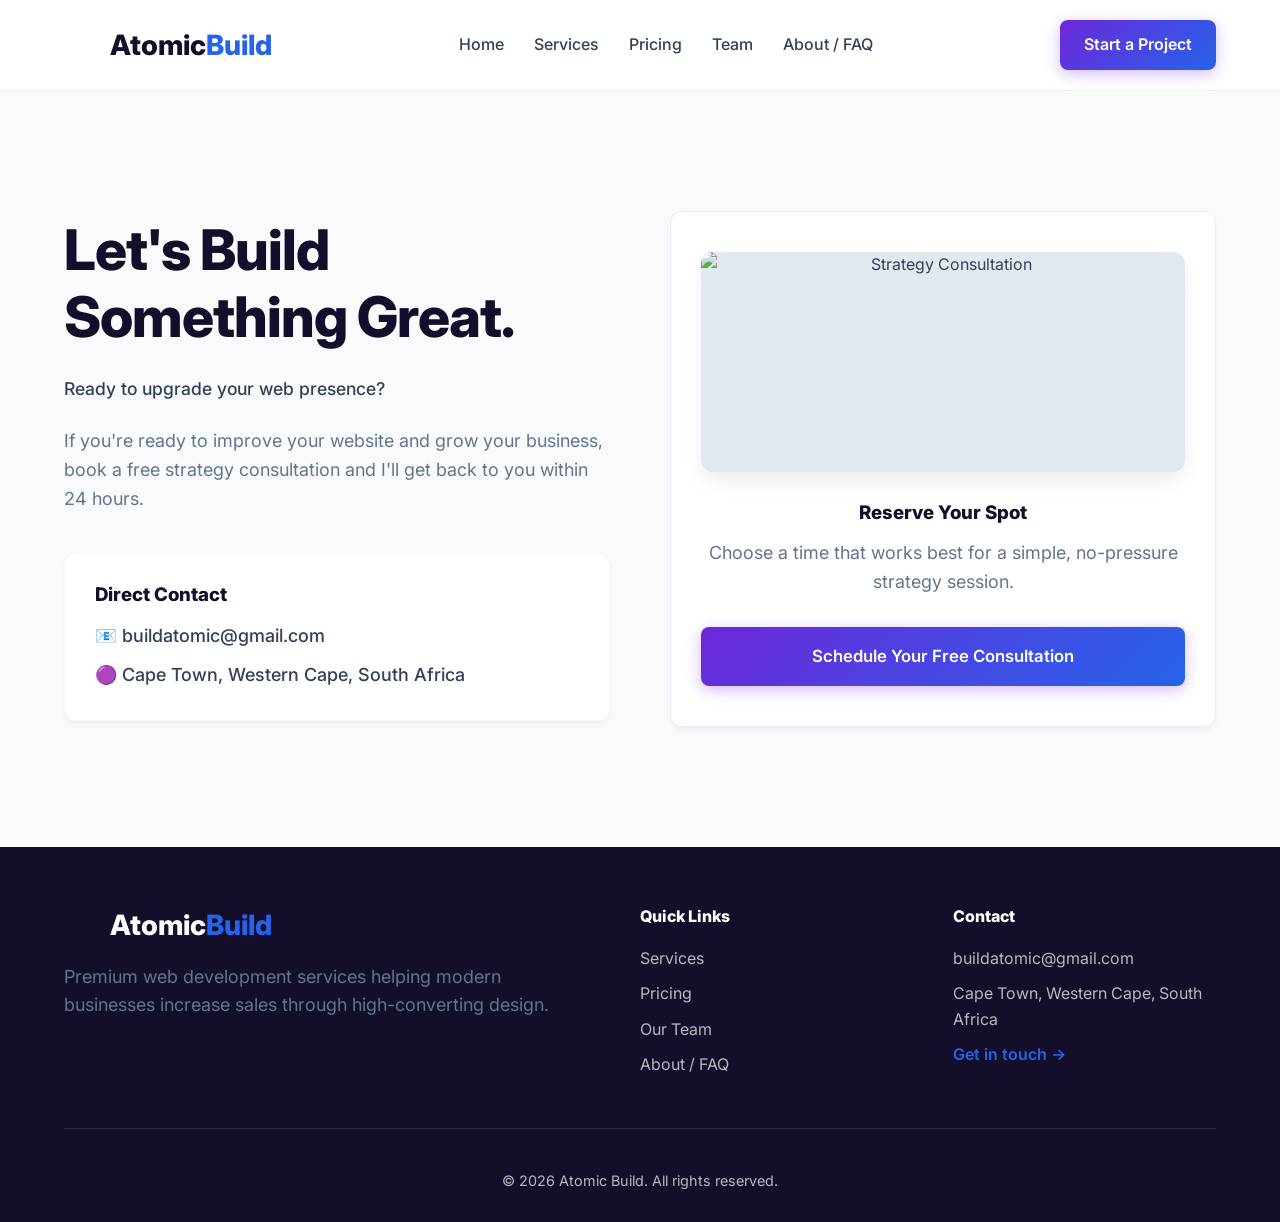
==== contact.html @ f1168c77 "Add files via upload" ====
<!DOCTYPE html>
<html lang="en">
<head>
    <meta charset="UTF-8">
    <meta name="viewport" content="width=device-width, initial-scale=1.0">
    <title>Contact | Atomic Build</title>
    <link rel="stylesheet" href="style.css">
</head>
<body>
    <nav class="navbar">
        <div class="container nav-container">
            <a href="index.html" class="logo">
                <div class="logo-mark"></div>
                <div class="logo-text">Atomic<span>Build</span></div>
            </a>
            <ul class="nav-links">
                <li><a href="index.html">Home</a></li>
                <li><a href="services.html">Services</a></li>
                <li><a href="pricing.html">Pricing</a></li>
                <li><a href="team.html">Team</a></li>
                <li><a href="support.html">About / FAQ</a></li>
            </ul>
            <div class="nav-actions">
                <a href="contact.html" class="btn btn-primary">Start a Project</a>
                <div class="menu-toggle">
                    <span></span><span></span><span></span>
                </div>
            </div>
        </div>
    </nav>

    <section class="section">
        <div class="container">
            <div class="contact-grid" style="align-items: center;">
                <div class="reveal">
                    <h1>Let's Build Something Great.</h1>
                    <p style="font-size: 1.1rem; color: var(--text-main); font-weight: 500;">Ready to upgrade your web presence?</p>
                    <p>If you're ready to improve your website and grow your business, book a free strategy consultation and I'll get back to you within 24 hours.</p>
                    
                    <div style="margin-top: 40px; background: var(--white); padding: 30px; border-radius: 12px; box-shadow: var(--shadow-sm); border: 1px solid rgba(0,0,0,0.03);">
                        <h3 style="margin-bottom: 15px;">Direct Contact</h3>
                        <p style="margin-bottom: 10px; color: var(--text-main); font-weight: 500;">📧 buildatomic@gmail.com</p>
                        <p style="margin-bottom: 0; color: var(--text-main); font-weight: 500;">🟣 Cape Town, Western Cape, South Africa</p>
                    </div>
                </div>

                <div class="card reveal text-center" style="padding: 40px 30px; border: 1px solid rgba(109, 40, 217, 0.1);">
                    <div class="booking-image-wrapper" style="margin-bottom: 30px; border-radius: var(--radius); overflow: hidden; box-shadow: var(--shadow-md);">
                        <img src="images/consultation-visual.jpg" alt="Strategy Consultation" style="width: 100%; height: 220px; object-fit: cover; background: #e2e8f0;">
                    </div>
                    <h3 style="margin-bottom: 15px;">Reserve Your Spot</h3>
                    <p style="margin-bottom: 30px; color: var(--text-muted);">Choose a time that works best for a simple, no-pressure strategy session.</p>
                    
                    <a href="#" class="btn btn-primary btn-shine" style="width: 100%; font-size: 1.05rem; padding: 16px;">Schedule Your Free Consultation</a>
                </div>
            </div>
        </div>
    </section>

    <footer class="footer">
        <div class="container">
            <div class="footer-grid">
                <div>
                    <a href="index.html" class="footer-logo">
                        <div class="logo-mark"></div>
                        <div class="logo-text">Atomic<span>Build</span></div>
                    </a>
                    <p>Premium web development services helping modern businesses increase sales through high-converting design.</p>
                </div>
                <div>
                    <h4>Quick Links</h4>
                    <ul>
                        <li><a href="services.html">Services</a></li>
                        <li><a href="pricing.html">Pricing</a></li>
                        <li><a href="team.html">Our Team</a></li>
                        <li><a href="support.html">About / FAQ</a></li>
                    </ul>
                </div>
                <div>
                    <h4>Contact</h4>
                    <ul>
                        <li>buildatomic@gmail.com</li>
                        <li>Cape Town, Western Cape, South Africa</li>
                        <li><a href="contact.html" style="color: var(--accent); font-weight: 600;">Get in touch →</a></li>
                    </ul>
                </div>
            </div>
            <div class="footer-bottom">&copy; 2026 Atomic Build. All rights reserved.</div>
        </div>
    </footer>
    <script src="script.js"></script>
</body>
</html>
---- style.css ----
/* style.css */
/* --- Global Variables & Reset --- */
@import url('https://fonts.googleapis.com/css2?family=Inter:wght@300;400;500;600;700;800&display=swap');

:root {
    /* Premium Purple, Blue & White Theme */
    --primary: #130f2b; /* Deepened Night Purple for better contrast */
    --secondary: #6d28d9; /* Vibrant Purple */
    --accent: #2563eb; /* Bright Blue */
    --bg-light: #f8fafc;
    --text-main: #334155;
    --text-muted: #64748B;
    --white: #FFFFFF;
    
    --shadow-sm: 0 4px 6px -1px rgba(0, 0, 0, 0.05);
    --shadow-md: 0 10px 25px -5px rgba(0, 0, 0, 0.1);
    --shadow-lg: 0 20px 40px -5px rgba(109, 40, 217, 0.15);
    --shadow-glow: 0 0 20px rgba(37, 99, 235, 0.4);
    
    /* Elegant soft glows */
    --glow-card: 0 10px 30px -5px rgba(255, 255, 255, 0.15), 0 0 25px rgba(109, 40, 217, 0.25);
    --glow-table: 0 0 20px rgba(109, 40, 217, 0.3);
    
    --transition: all 0.3s cubic-bezier(0.25, 0.8, 0.25, 1);
    --radius: 12px;
}

* {
    margin: 0;
    padding: 0;
    box-sizing: border-box;
}

html {
    scroll-behavior: smooth;
}

body {
    font-family: 'Inter', sans-serif;
    color: var(--text-main);
    background-color: var(--bg-light);
    line-height: 1.6;
    overflow-x: hidden;
}

a { text-decoration: none; color: inherit; }
ul { list-style: none; }
img { max-width: 100%; height: auto; display: block; }

/* --- Typography & Elements --- */
h1, h2, h3, h4 { color: var(--primary); font-weight: 800; line-height: 1.2; }
h1 { font-size: 2.2rem; letter-spacing: -1px; margin-bottom: 1rem; }
h2 { font-size: 1.8rem; margin-bottom: 1rem; }
p { font-size: 1rem; color: var(--text-muted); margin-bottom: 1.5rem; }

/* Desktop Typography */
@media (min-width: 768px) {
    h1 { font-size: 3.5rem; margin-bottom: 1.5rem; }
    h2 { font-size: 2.5rem; }
    p { font-size: 1.125rem; }
}

/* --- Buttons & Interactive Elements --- */
.btn {
    display: inline-flex;
    align-items: center;
    justify-content: center;
    gap: 8px;
    padding: 12px 24px;
    border-radius: 8px;
    font-weight: 600;
    cursor: pointer;
    transition: var(--transition);
    border: none;
    font-size: 0.95rem;
    text-align: center;
    position: relative;
    overflow: hidden;
    z-index: 1;
}

@media (min-width: 768px) {
    .btn {
        padding: 14px 28px;
        font-size: 1rem;
    }
}

.btn:active {
    transform: translateY(2px);
    box-shadow: 0 2px 8px rgba(109, 40, 217, 0.2);
}

.btn-primary {
    background: linear-gradient(135deg, var(--secondary), var(--accent));
    color: var(--white);
    box-shadow: 0 4px 15px rgba(109, 40, 217, 0.3);
}

.btn-primary:hover {
    transform: translateY(-3px);
    box-shadow: 0 10px 25px rgba(109, 40, 217, 0.5);
    color: var(--white);
}

.btn-outline {
    background: transparent;
    border: 2px solid var(--secondary);
    color: var(--secondary);
}

.btn-outline:hover {
    background: var(--secondary);
    color: var(--white);
    transform: translateY(-3px);
    box-shadow: 0 8px 20px rgba(109, 40, 217, 0.2);
}

/* Shine Effect Animation */
.btn-shine::after {
    content: '';
    position: absolute;
    top: 0;
    left: -100%;
    width: 50%;
    height: 100%;
    background: linear-gradient(to right, rgba(255,255,255,0) 0%, rgba(255,255,255,0.3) 50%, rgba(255,255,255,0) 100%);
    transform: skewX(-25deg);
    animation: shine 3s infinite cubic-bezier(0.4, 0, 0.2, 1);
    z-index: -1;
}

@keyframes shine {
    0% { left: -100%; }
    15% { left: 200%; }
    100% { left: 200%; }
}

/* --- Layout Containers --- */
.container {
    width: 100%;
    max-width: 1200px;
    margin: 0 auto;
    padding: 0 20px;
}
.section { padding: 80px 0; }
.text-center { text-align: center; }

@media (min-width: 768px) {
    .container { padding: 0 24px; }
    .section { padding: 120px 0; }
}

/* --- Navigation --- */
.navbar {
    background: rgba(255, 255, 255, 0.95);
    backdrop-filter: blur(10px);
    position: sticky;
    top: 0;
    z-index: 100;
    border-bottom: 1px solid rgba(0,0,0,0.05);
    padding: 15px 0;
    transition: var(--transition);
}

@media (min-width: 768px) {
    .navbar { padding: 20px 0; }
}

.nav-container {
    display: flex;
    justify-content: space-between;
    align-items: center;
}

.logo {
    display: flex;
    align-items: center;
    gap: 10px;
    transition: var(--transition);
}

.logo:hover {
    opacity: 0.9;
}

.logo-mark {
    width: 28px;
    height: 28px;
    background: linear-gradient(135deg, var(--secondary), var(--accent));
    border-radius: 6px;
    background-image: url('images/logo-icon.png');
    background-size: cover;
}

.logo-text {
    font-size: 1.25rem;
    font-weight: 800;
    color: var(--primary);
    line-height: 1;
}

.logo-text span { color: var(--accent); }

@media (min-width: 768px) {
    .logo-mark { width: 36px; height: 36px; border-radius: 8px; }
    .logo-text { font-size: 1.75rem; }
}

.nav-links { display: none; }

@media (min-width: 992px) {
    .nav-links {
        display: flex;
        gap: 30px;
        align-items: center;
    }
    .nav-links a { font-weight: 500; transition: var(--transition); position: relative; }
    .nav-links a::after {
        content: '';
        position: absolute;
        bottom: -4px;
        left: 0;
        width: 0;
        height: 2px;
        background: var(--secondary);
        transition: width 0.3s ease;
    }
    .nav-links a:hover { color: var(--secondary); }
    .nav-links a:hover::after { width: 100%; }
}

.nav-links.active {
    display: flex;
    position: absolute;
    top: 100%;
    left: 0;
    width: 100%;
    background: rgba(255, 255, 255, 0.98);
    flex-direction: column;
    padding: 20px 0;
    box-shadow: var(--shadow-sm);
    animation: slideDown 0.3s ease forwards;
}
.nav-links.active li { margin-bottom: 15px; text-align: center; }

@keyframes slideDown {
    from { opacity: 0; transform: translateY(-10px); }
    to { opacity: 1; transform: translateY(0); }
}

.nav-actions {
    display: flex;
    align-items: center;
    gap: 12px;
}

.nav-actions .btn {
    padding: 8px 16px;
    font-size: 0.85rem;
}

@media (min-width: 768px) {
    .nav-actions .btn {
        padding: 12px 24px;
        font-size: 1rem;
    }
}

.menu-toggle {
    display: flex;
    flex-direction: column;
    cursor: pointer;
    gap: 5px;
    z-index: 101;
}

@media (min-width: 992px) {
    .menu-toggle { display: none; }
}

.menu-toggle span {
    width: 25px;
    height: 3px;
    background: var(--primary);
    border-radius: 2px;
    transition: var(--transition);
}

.menu-toggle.active span:nth-child(1) { transform: rotate(45deg) translate(5px, 6px); }
.menu-toggle.active span:nth-child(2) { opacity: 0; }
.menu-toggle.active span:nth-child(3) { transform: rotate(-45deg) translate(5px, -6px); }

/* --- Hero Section with Premium Glow --- */
.hero {
    position: relative; 
    padding: 80px 0 100px;
    background: linear-gradient(-45deg, #0f0c29, #302b63, #130f2b, #24243e);
    background-size: 300% 300%;
    animation: premiumGradient 12s ease infinite;
    min-height: auto; 
    display: flex; 
    align-items: center;
    overflow: hidden;
}

.hero > .container { position: relative; z-index: 2; width: 100%; }

.hero-glow-1, .hero-glow-2 {
    position: absolute;
    border-radius: 50%;
    filter: blur(80px);
    opacity: 0.45;
    z-index: 0;
    pointer-events: none;
    animation: floatOrb 8s infinite alternate ease-in-out;
}

.hero-glow-1 {
    width: 300px; height: 300px;
    background: rgba(37, 99, 235, 0.6);
    top: -50px; left: -50px;
}

.hero-glow-2 {
    width: 400px; height: 400px;
    background: rgba(109, 40, 217, 0.5);
    bottom: -100px; right: 20%;
    animation-delay: -4s;
}

@media (min-width: 768px) {
    .hero-glow-1 { width: 500px; height: 500px; filter: blur(120px); top: -100px; left: -100px; }
    .hero-glow-2 { width: 600px; height: 600px; filter: blur(120px); bottom: -150px; right: 10%; }
}

.hero-grid {
    display: grid;
    grid-template-columns: 1fr;
    gap: 50px;
    align-items: center;
}

@media (min-width: 992px) {
    .hero { min-height: 90vh; padding: 140px 0 120px; }
    .hero-grid { grid-template-columns: 1fr 1fr; gap: 60px; }
}

.hero-content h1 { color: var(--white); text-shadow: 0 2px 15px rgba(0, 0, 0, 0.3); }
.hero-content p { color: #e2e8f0; font-size: 1.1rem; }

.hero-buttons { display: flex; gap: 15px; margin-top: 2rem; flex-wrap: wrap; }

/* --- 3D Device Mockups (Realistic UI) --- */
.hero-visual-section {
    padding: 40px 0;
    overflow: hidden;
}

.hero-visual-container {
    perspective: 1200px;
    position: relative;
    height: 350px;
    display: flex;
    justify-content: center;
    align-items: center;
}

@media (min-width: 768px) {
    .hero-visual-container { height: 500px; }
}

.mockup-laptop {
    width: 320px; height: 200px;
    background: var(--white);
    border: 8px solid #0f172a;
    border-radius: 8px 8px 0 0;
    position: relative;
    box-shadow: var(--glow-card);
    transform-style: preserve-3d;
    transition: transform 0.1s ease-out;
    overflow: hidden;
    display: flex; flex-direction: column;
}

.mockup-laptop::after {
    content: ''; position: absolute;
    bottom: -16px; left: -15px; right: -15px; height: 12px;
    background: #020617; border-radius: 0 0 12px 12px;
}

@media (min-width: 768px) {
    .mockup-laptop { width: 500px; height: 310px; border-width: 12px; border-radius: 12px 12px 0 0; }
    .mockup-laptop::after { bottom: -24px; left: -20px; right: -20px; height: 16px; border-radius: 0 0 16px 16px; }
}

.ui-nav { padding: 8px 12px; border-bottom: 1px solid #f1f5f9; display: flex; justify-content: space-between; align-items: center; }
.ui-nav .ui-logo { width: 30px; height: 8px; background: var(--secondary); border-radius: 4px; }
.ui-nav .ui-links { display: flex; gap: 6px; }
.ui-nav .ui-links span { width: 15px; height: 4px; background: #cbd5e1; border-radius: 2px; }
.ui-hero { padding: 20px; text-align: center; background: #f8fafc; flex-grow: 1; }
.ui-hero .ui-title { width: 60%; height: 12px; background: var(--primary); margin: 0 auto 8px; border-radius: 4px; }
.ui-hero .ui-subtitle { width: 40%; height: 6px; background: #94a3b8; margin: 0 auto 15px; border-radius: 4px; }
.ui-hero .ui-btn { width: 60px; height: 18px; background: var(--accent); margin: 0 auto; border-radius: 8px; }
.ui-cards { display: flex; gap: 8px; padding: 10px; }
.ui-cards .ui-card { flex: 1; height: 40px; background: var(--white); border: 1px solid #e2e8f0; border-radius: 4px; box-shadow: var(--shadow-sm); }

.mockup-mobile {
    width: 100px; height: 200px;
    background: var(--white);
    border: 6px solid #0f172a;
    border-radius: 16px;
    position: absolute;
    bottom: -10px; right: 10%;
    box-shadow: 15px 15px 30px rgba(0,0,0,0.4);
    transform: translateZ(50px) rotateY(-15deg);
    transition: transform 0.1s ease-out;
    overflow: hidden;
}

@media (min-width: 768px) {
    .mockup-mobile { width: 140px; height: 280px; border-width: 10px; border-radius: 24px; bottom: 20px; right: 20px; transform: translateZ(80px) rotateY(-15deg); }
}

.ui-mob-header { height: 30px; background: var(--secondary); border-radius: 0 0 8px 8px; margin-bottom: 10px; }
.ui-mob-body { padding: 0 8px; display: flex; flex-direction: column; gap: 8px; }
.ui-mob-box { width: 100%; height: 40px; background: #f1f5f9; border-radius: 6px; }
.ui-mob-line { width: 80%; height: 6px; background: #cbd5e1; border-radius: 3px; }

/* --- Partner Spotlight Section --- */
.partner-spotlight {
    background: var(--white);
}

.spotlight-grid {
    display: grid;
    grid-template-columns: 1fr;
    gap: 40px;
    align-items: center;
}

@media (min-width: 992px) {
    .spotlight-grid {
        grid-template-columns: 1fr 1fr;
        gap: 60px;
    }
}

.spotlight-content h3 {
    font-size: 1.75rem;
    margin-bottom: 20px;
}

.spotlight-visuals {
    display: flex;
    flex-direction: column;
    gap: 30px;
    width: 100%;
}

.spotlight-image-container {
    background: var(--white);
    border-radius: var(--radius);
    box-shadow: var(--shadow-lg);
    border: 1px solid rgba(0,0,0,0.05);
    overflow: hidden;
    transition: var(--transition);
    position: relative;
}

.spotlight-image-container:hover {
    box-shadow: var(--glow-card);
    transform: translateY(-5px);
}

.spotlight-image-container img {
    width: 100%;
    height: auto;
    display: block;
}

/* --- DIGITAL STOREFRONT ENHANCEMENTS --- */
.story-section {
    position: relative;
    overflow: hidden;
    background-color: var(--primary);
    background-image: radial-gradient(ellipse at bottom center, rgba(255, 255, 255, 0.18) 0%, rgba(109, 40, 217, 0.4) 35%, var(--primary) 80%);
}

.ambient-motion-bg {
    position: absolute;
    top: 0; left: 0; right: 0; bottom: 0;
    z-index: 0;
    pointer-events: none;
    overflow: hidden;
}

.ambient-motion-bg::before,
.ambient-motion-bg::after {
    content: '';
    position: absolute;
    border-radius: 50%;
    filter: blur(80px);
    opacity: 0.35;
    animation: floatAmbient 6s infinite alternate ease-in-out;
}

.ambient-motion-bg::before {
    width: 300px; height: 300px;
    background: rgba(109, 40, 217, 0.25);
    top: -50px; left: -50px;
}

.ambient-motion-bg::after {
    width: 400px; height: 400px;
    background: rgba(37, 99, 235, 0.15);
    bottom: -100px; right: -50px;
    animation-delay: -3s;
    animation-duration: 8s;
}

@keyframes floatAmbient {
    0% { transform: translate(0, 0) scale(1); }
    100% { transform: translate(40px, 40px) scale(1.1); }
}

@media (min-width: 768px) {
    .ambient-motion-bg::before { width: 500px; height: 500px; filter: blur(100px); }
    .ambient-motion-bg::after { width: 600px; height: 600px; filter: blur(100px); }
}

.story-grid {
    position: relative;
    z-index: 1;
    display: grid;
    grid-template-columns: 1fr;
    gap: 40px;
    align-items: center;
}

@media (min-width: 992px) {
    .story-grid {
        grid-template-columns: 1fr 1fr;
        gap: 60px;
    }
}

.story-image-container {
    position: relative;
    border-radius: var(--radius);
    overflow: hidden;
    box-shadow: var(--shadow-lg);
    font-size: 0;
    transition: var(--transition);
}

.story-image-container:hover {
    box-shadow: var(--glow-card);
}

.story-text-card {
    padding: 40px;
}

@media (min-width: 768px) {
    .story-text-card { padding: 50px; }
}

/* --- TRUSTED BY BUSINESS OWNERS SECTION --- */
.trust-section {
    background: var(--white);
    padding: 80px 0;
}

.trust-heading {
    font-size: 1.8rem;
    margin-bottom: 40px;
    color: var(--primary);
    text-transform: capitalize;
}

.trust-container {
    max-width: 600px;
    margin: 0 auto;
}

@keyframes premiumGlowShake {
    0%, 100% {
        box-shadow: 0 5px 25px rgba(109, 40, 217, 0.25), 0 0 15px rgba(37, 99, 235, 0.15), var(--shadow-md);
        border-color: rgba(109, 40, 217, 0.15);
        transform: translateX(0);
    }
    45% {
        box-shadow: 0 15px 40px rgba(109, 40, 217, 0.4), 0 0 35px rgba(37, 99, 235, 0.3), var(--shadow-lg);
        border-color: rgba(109, 40, 217, 0.4);
        transform: translateX(0);
    }
    85% { transform: translateX(0); }
    87% { transform: translateX(3px) rotate(0.5deg); }
    89% { transform: translateX(-3px) rotate(-0.5deg); }
    91% { transform: translateX(2px) rotate(0.5deg); }
    93% { transform: translateX(0) rotate(0); }
}

.trust-card {
    background: var(--white);
    border-radius: var(--radius);
    padding: 30px;
    box-shadow: var(--shadow-md);
    border: 1px solid rgba(0,0,0,0.04);
    transition: var(--transition);
    position: relative;
    overflow: hidden;
    animation: premiumGlowShake 3s infinite ease-in-out;
}

.trust-card::before {
    content: '';
    position: absolute;
    top: 0; left: 0; 
    width: 4px; height: 100%;
    background: linear-gradient(to bottom, var(--secondary), var(--accent));
    opacity: 0;
    transition: var(--transition);
}

.trust-card:hover {
    transform: translateY(-5px);
    box-shadow: var(--glow-card);
    border-color: rgba(109, 40, 217, 0.15);
    animation: none; 
}

.trust-card:hover::before {
    opacity: 1;
}

.trust-card-header {
    display: flex;
    align-items: center;
    gap: 15px;
    margin-bottom: 20px;
}

.trust-avatar {
    width: 50px;
    height: 50px;
    border-radius: 50%;
    object-fit: cover;
    background: #f1f5f9;
}

.trust-meta {
    flex-grow: 1;
}

.trust-name {
    font-weight: 700;
    color: var(--primary);
    font-size: 1.05rem;
    line-height: 1.2;
}

.trust-role {
    font-size: 0.85rem;
    color: var(--text-muted);
    margin-top: 2px;
}

.trust-indicator {
    display: flex;
    align-items: center;
    gap: 4px;
    font-size: 0.8rem;
    color: var(--text-muted);
    background: var(--bg-light);
    padding: 4px 10px;
    border-radius: 20px;
    border: 1px solid #e2e8f0;
    margin-left: auto; 
}

.trust-indicator svg {
    color: var(--secondary);
}

.trust-stars {
    display: flex;
    gap: 4px;
    margin-bottom: 15px;
}

.trust-review {
    font-size: 1rem;
    color: var(--text-main);
    line-height: 1.6;
    margin-bottom: 0;
}

@media (min-width: 768px) {
    .trust-section { padding: 100px 0; }
    .trust-heading { font-size: 2.2rem; margin-bottom: 50px; }
    .trust-card { padding: 40px; }
    .trust-avatar { width: 60px; height: 60px; }
    .trust-name { font-size: 1.15rem; }
    .trust-review { font-size: 1.05rem; }
}

/* --- PREMIUM ANIMATED GRADIENT CTA SECTION --- */
.cta-gradient-section {
    position: relative;
    padding: 100px 0;
    background: linear-gradient(-45deg, #0f0c29, #302b63, #130f2b, #24243e);
    background-size: 300% 300%;
    animation: premiumGradient 12s ease infinite;
    overflow: hidden;
    color: var(--white);
}

@keyframes premiumGradient {
    0% { background-position: 0% 50%; }
    50% { background-position: 100% 50%; }
    100% { background-position: 0% 50%; }
}

.cta-glow-1, .cta-glow-2 {
    position: absolute;
    border-radius: 50%;
    filter: blur(80px);
    opacity: 0.45;
    z-index: 0;
    pointer-events: none;
    animation: floatOrb 8s infinite alternate ease-in-out;
}

.cta-glow-1 {
    width: 300px; height: 300px;
    background: rgba(37, 99, 235, 0.8);
    top: -80px; left: -80px;
}

.cta-glow-2 {
    width: 400px; height: 400px;
    background: rgba(109, 40, 217, 0.7);
    bottom: -150px; right: -100px;
    animation-delay: -4s;
}

@keyframes floatOrb {
    0% { transform: translate(0, 0) scale(1); }
    100% { transform: translate(50px, 50px) scale(1.1); }
}

.cta-content-wrapper {
    position: relative;
    z-index: 1;
    max-width: 800px;
    margin: 0 auto;
}

.cta-headline {
    color: var(--white);
    font-size: 2.2rem;
    margin-bottom: 20px;
    text-shadow: 0 4px 20px rgba(0,0,0,0.3);
}

.cta-description {
    color: #e2e8f0;
    font-size: 1.1rem;
    margin-bottom: 40px;
    max-width: 650px;
    margin-left: auto;
    margin-right: auto;
    line-height: 1.7;
}

.cta-btn {
    font-size: 1.05rem;
    padding: 16px 36px;
    border-radius: 12px;
    box-shadow: 0 10px 25px rgba(0, 0, 0, 0.4), inset 0 1px 1px rgba(255,255,255,0.2);
}

.cta-btn:hover {
    box-shadow: 0 15px 35px rgba(0, 0, 0, 0.5), inset 0 1px 1px rgba(255,255,255,0.3);
}

@media (min-width: 768px) {
    .cta-gradient-section { padding: 140px 0; }
    .cta-headline { font-size: 3rem; margin-bottom: 25px; }
    .cta-description { font-size: 1.25rem; margin-bottom: 45px; }
    .cta-glow-1 { width: 500px; height: 500px; filter: blur(120px); top: -100px; left: -100px; }
    .cta-glow-2 { width: 600px; height: 600px; filter: blur(120px); bottom: -200px; right: -150px; }
    .cta-btn { font-size: 1.1rem; padding: 18px 42px; }
}

.cta-box {
    background: linear-gradient(135deg, var(--white), #f1f5f9);
    padding: 60px 40px;
    border-radius: var(--radius);
    box-shadow: var(--shadow-lg);
    border: 1px solid rgba(109, 40, 217, 0.1);
    position: relative;
    overflow: hidden;
    transition: var(--transition);
}
.cta-box::before { content: ''; position: absolute; top: -50%; left: -50%; width: 200%; height: 200%; background: radial-gradient(circle, rgba(109,40,217,0.05) 0%, transparent 60%); z-index: 0; }
.cta-box:hover { box-shadow: var(--glow-card); }
.cta-box > * { position: relative; z-index: 1; }
.cta-box h2 { font-size: 2.2rem; margin-bottom: 15px; }
.cta-box p { max-width: 600px; margin: 0 auto 30px; font-size: 1.1rem; color: var(--text-main); }


/* --- Grid & Cards --- */
.grid-2 {
    display: grid;
    grid-template-columns: 1fr;
    gap: 30px;
}

@media (min-width: 768px) {
    .grid-2 { 
        grid-template-columns: repeat(2, 1fr); 
        max-width: 800px; 
        margin-left: auto; 
        margin-right: auto; 
    }
}

.grid-3 {
    display: grid;
    grid-template-columns: 1fr;
    gap: 30px;
    margin-top: 40px;
}

@media (min-width: 768px) {
    .grid-3 { grid-template-columns: repeat(auto-fit, minmax(300px, 1fr)); margin-top: 50px; }
}

.card {
    background: var(--white);
    padding: 30px 20px;
    border-radius: var(--radius);
    box-shadow: var(--shadow-sm);
    transition: var(--transition);
    border: 1px solid rgba(0,0,0,0.03);
    position: relative;
}

@media (min-width: 768px) {
    .card { padding: 40px 30px; }
}

.card:hover {
    transform: translateY(-8px);
    box-shadow: var(--glow-card);
    border-color: rgba(109, 40, 217, 0.2);
}

/* Service Box Icons updated to pop elegantly */
.card-icon {
    width: 55px; height: 55px;
    background: linear-gradient(135deg, rgba(109, 40, 217, 0.15), rgba(37, 99, 235, 0.08));
    color: var(--secondary);
    border-radius: 14px;
    display: flex; align-items: center; justify-content: center;
    font-size: 1.5rem;
    margin-bottom: 20px;
    transition: var(--transition);
    box-shadow: inset 0 0 0 1px rgba(109, 40, 217, 0.08), 0 4px 10px rgba(109, 40, 217, 0.05);
}

.card:hover .card-icon {
    background: var(--secondary);
    color: var(--white);
    transform: scale(1.1);
    box-shadow: 0 8px 20px rgba(109, 40, 217, 0.4);
}

@media (min-width: 768px) {
    .card-icon { width: 65px; height: 65px; }
}

/* Service Image Box - Enhanced Glow */
.service-image-box {
    border-radius: var(--radius);
    overflow: hidden;
    margin-bottom: 40px;
    box-shadow: 0 0 40px rgba(109, 40, 217, 0.4), var(--shadow-md);
    transition: var(--transition);
    position: relative;
}

.service-image-box:hover {
    box-shadow: 0 0 50px rgba(109, 40, 217, 0.55), var(--shadow-lg);
}

/* Pulse Glow for Team Cards */
@keyframes purplePulse {
    0% { box-shadow: 0 0 15px rgba(109, 40, 217, 0.2); border-color: rgba(109, 40, 217, 0.1); }
    50% { box-shadow: 0 0 35px rgba(109, 40, 217, 0.6); border-color: rgba(109, 40, 217, 0.3); }
    100% { box-shadow: 0 0 15px rgba(109, 40, 217, 0.2); border-color: rgba(109, 40, 217, 0.1); }
}

.team-card {
    animation: purplePulse 4s infinite alternate ease-in-out;
    border: 1px solid rgba(109, 40, 217, 0.1);
}

.team-card:hover {
    animation: none; /* Stops pulse on hover so standard card hover applies */
}


/* --- About / FAQ Specific Elements --- */
.about-logo-wrapper { 
    display: flex; 
    justify-content: center; 
    margin: 40px 0; 
}
.about-logo-container {
    width: 150px; 
    height: 150px;
    border-radius: 24px;
    background: var(--white);
    box-shadow: var(--glow-card);
    display: flex; 
    align-items: center; 
    justify-content: center;
    padding: 20px;
    border: 1px solid rgba(109, 40, 217, 0.15);
    overflow: hidden;
}
.about-logo-container img { 
    max-width: 100%; 
    height: auto; 
    display: block; 
}

.faq-section-wrapper {
    background: linear-gradient(to bottom, #f8fafc, #ffffff);
    padding: 60px 20px;
    border-radius: 24px;
    border: 1px solid rgba(0,0,0,0.03);
    box-shadow: var(--shadow-sm);
    margin-top: 40px;
}

@media (min-width: 768px) {
    .faq-section-wrapper { padding: 60px 40px; }
}


/* --- Pricing Specifics & Glowing Table --- */
.pricing-card {
    text-align: center;
    padding: 40px 20px;
    overflow: visible; 
    transition: transform 0.4s cubic-bezier(0.25, 0.8, 0.25, 1), box-shadow 0.4s ease, border-color 0.4s ease;
}

@media (min-width: 768px) {
    .pricing-card { padding: 50px 30px; }
}

.pricing-card:hover {
    transform: translateY(-12px) scale(1.02);
    box-shadow: var(--glow-card);
    border-color: rgba(109, 40, 217, 0.4);
}

.pricing-card.premium {
    border: 2px solid var(--secondary);
    box-shadow: var(--shadow-lg);
    position: relative;
    z-index: 2;
}

@media (min-width: 992px) {
    .pricing-card.premium { transform: scale(1.05); }
    .pricing-card.premium:hover { transform: scale(1.08) translateY(-8px); box-shadow: var(--glow-card); }
}

.pricing-card.premium::before {
    content: 'Best Value';
    position: absolute;
    top: -15px; left: 50%;
    transform: translateX(-50%);
    background: var(--secondary);
    color: var(--white);
    padding: 5px 15px;
    border-radius: 20px;
    font-size: 0.85rem;
    font-weight: 600;
}
.price { font-size: 2.5rem; font-weight: 800; color: var(--primary); margin: 15px 0; }
.price span { font-size: 1rem; color: var(--text-muted); font-weight: 400; }

@media (min-width: 768px) {
    .price { font-size: 3rem; margin: 20px 0; }
}

.feature-list { text-align: left; margin: 20px 0 30px; }
.feature-list li {
    padding: 10px 0; border-bottom: 1px solid #f1f5f9;
    display: flex; align-items: center; gap: 10px;
    font-size: 0.95rem;
}
.feature-list li::before { content: '✓'; color: var(--accent); font-weight: bold; }

/* Pricing Table Glow & Animation */
.comparison-wrapper { margin-top: 80px; }
.table-responsive { 
    overflow-x: auto; 
    -webkit-overflow-scrolling: touch; 
    border-radius: var(--radius); 
    background: var(--white); 
    border: 2px solid rgba(109, 40, 217, 0.3);
    box-shadow: 0 0 15px rgba(109, 40, 217, 0.1);
    animation: tablePulseGlow 4s infinite alternate ease-in-out;
}

@keyframes tablePulseGlow {
    0% {
        box-shadow: 0 0 10px rgba(109, 40, 217, 0.15);
        border-color: rgba(109, 40, 217, 0.3);
    }
    100% {
        box-shadow: 0 0 30px rgba(109, 40, 217, 0.4);
        border-color: rgba(109, 40, 217, 0.7);
    }
}

.compare-table { 
    width: 100%; 
    border-collapse: collapse; 
    min-width: 800px; 
}

.compare-table th, .compare-table td { 
    padding: 18px 20px; 
    text-align: left; 
    border: 2px solid #e2e8f0; 
}

.compare-table th { 
    background: #f8fafc; 
    color: var(--primary); 
    font-weight: 700; 
    font-size: 1.1rem; 
    border-top: none;
}
.compare-table th:first-child, .compare-table td:first-child { border-left: none; }
.compare-table th:last-child, .compare-table td:last-child { border-right: none; }
.compare-table tr:last-child td { border-bottom: none; }

.compare-table th.highlight { 
    background: rgba(109, 40, 217, 0.08); 
    color: var(--secondary); 
}
.compare-table td { 
    color: var(--text-main); 
    font-size: 0.95rem; 
}
.compare-table tbody tr:hover { background: #f8fafc; }
.compare-table td:nth-child(n+2), .compare-table th:nth-child(n+2) { text-align: center; } 

/* Maintenance Card */
.maintenance-card {
    background: linear-gradient(135deg, var(--primary), #2a1b54);
    color: var(--white);
    padding: 30px;
    border-radius: var(--radius);
    display: flex;
    flex-direction: column;
    gap: 20px;
    align-items: center;
    text-align: center;
    margin-top: 50px;
    box-shadow: var(--shadow-lg);
    border: 1px solid rgba(255,255,255,0.1);
    transition: var(--transition);
}

.maintenance-card:hover {
    transform: translateY(-5px);
    box-shadow: var(--glow-card);
}

.maintenance-card h3 { color: var(--white); }
.maintenance-card p { color: #cbd5e1; margin-bottom: 0; }
.maintenance-card .price { color: var(--white); margin: 0; }

@media (min-width: 768px) {
    .maintenance-card {
        flex-direction: row;
        justify-content: space-between;
        text-align: left;
        padding: 40px 50px;
    }
    .maintenance-card > div:first-child { flex: 1; padding-right: 40px; }
    .maintenance-card .price-wrap { display: flex; flex-direction: column; align-items: flex-end; }
}

/* --- FAQ Accordion --- */
.faq-container { max-width: 800px; margin: 0 auto; }
.faq-item {
    background: var(--white);
    border: 1px solid #e2e8f0;
    border-radius: 8px;
    margin-bottom: 15px;
    box-shadow: var(--shadow-sm);
    overflow: hidden;
    transition: var(--transition);
}
.faq-item:hover {
    border-color: rgba(109, 40, 217, 0.2);
    box-shadow: var(--shadow-md);
}
.faq-question {
    padding: 20px;
    cursor: pointer;
    display: flex;
    justify-content: space-between;
    align-items: center;
    font-weight: 600;
    color: var(--primary);
    font-size: 1.05rem;
    user-select: none;
}
.faq-question svg {
    width: 20px;
    height: 20px;
    transition: transform 0.3s ease;
    color: var(--secondary);
}
.faq-answer {
    padding: 0 20px;
    max-height: 0;
    overflow: hidden;
    transition: max-height 0.3s ease, padding 0.3s ease;
    color: var(--text-muted);
    line-height: 1.6;
}
.faq-item.active .faq-answer {
    padding: 0 20px 20px;
    max-height: 500px;
}
.faq-item.active .faq-question svg {
    transform: rotate(180deg);
}


/* --- Contact & Forms --- */
.contact-grid { display: grid; grid-template-columns: 1fr; gap: 40px; }

@media (min-width: 992px) {
    .contact-grid { grid-template-columns: 1fr 1fr; gap: 60px; }
}

.form-wrapper {
    box-shadow: var(--shadow-md);
    border: 1px solid rgba(109, 40, 217, 0.1);
    transition: var(--transition);
}

.form-wrapper:hover {
    box-shadow: var(--glow-card);
    border-color: rgba(109, 40, 217, 0.25);
}

.form-group { margin-bottom: 20px; text-align: left; }
.form-group label { display: block; font-weight: 600; margin-bottom: 8px; color: var(--primary); font-size: 0.95rem; }
.form-group input, .form-group textarea, .form-group select {
    width: 100%; padding: 14px 15px;
    border: 1px solid #cbd5e1; border-radius: 8px;
    font-family: inherit; font-size: 1rem;
    transition: var(--transition);
    background: #f8fafc;
}
.form-group input:focus, .form-group textarea:focus, .form-group select:focus {
    outline: none; 
    border-color: var(--secondary); 
    background: var(--white); 
    box-shadow: 0 0 0 4px rgba(109, 40, 217, 0.15);
}

/* --- Footer --- */
.footer {
    background: var(--primary);
    color: rgba(255,255,255,0.7);
    padding: 60px 0 30px;
}
.footer-grid {
    display: grid; grid-template-columns: 1fr; gap: 40px;
    margin-bottom: 40px; border-bottom: 1px solid rgba(255,255,255,0.1); padding-bottom: 40px;
}

@media (min-width: 768px) {
    .footer-grid { grid-template-columns: 2fr 1fr 1fr; gap: 50px; }
}

.footer-logo { display: flex; align-items: center; gap: 10px; margin-bottom: 20px; transition: var(--transition); }
.footer-logo:hover { opacity: 0.8; }
.footer-logo .logo-text { color: var(--white); }
.footer h4 { color: var(--white); margin-bottom: 20px; }
.footer ul li { margin-bottom: 10px; transition: var(--transition); }
.footer ul li a { position: relative; transition: var(--transition); }
.footer ul li a:hover { color: var(--white); transform: translateX(5px); display: inline-block; }
.footer-bottom { text-align: center; font-size: 0.9rem; }

/* --- Motion Utilities --- */
.reveal {
    opacity: 0;
    transform: translateY(30px);
    transition: all 0.8s cubic-bezier(0.25, 0.8, 0.25, 1);
}
.reveal.active {
    opacity: 1;
    transform: translateY(0);
}
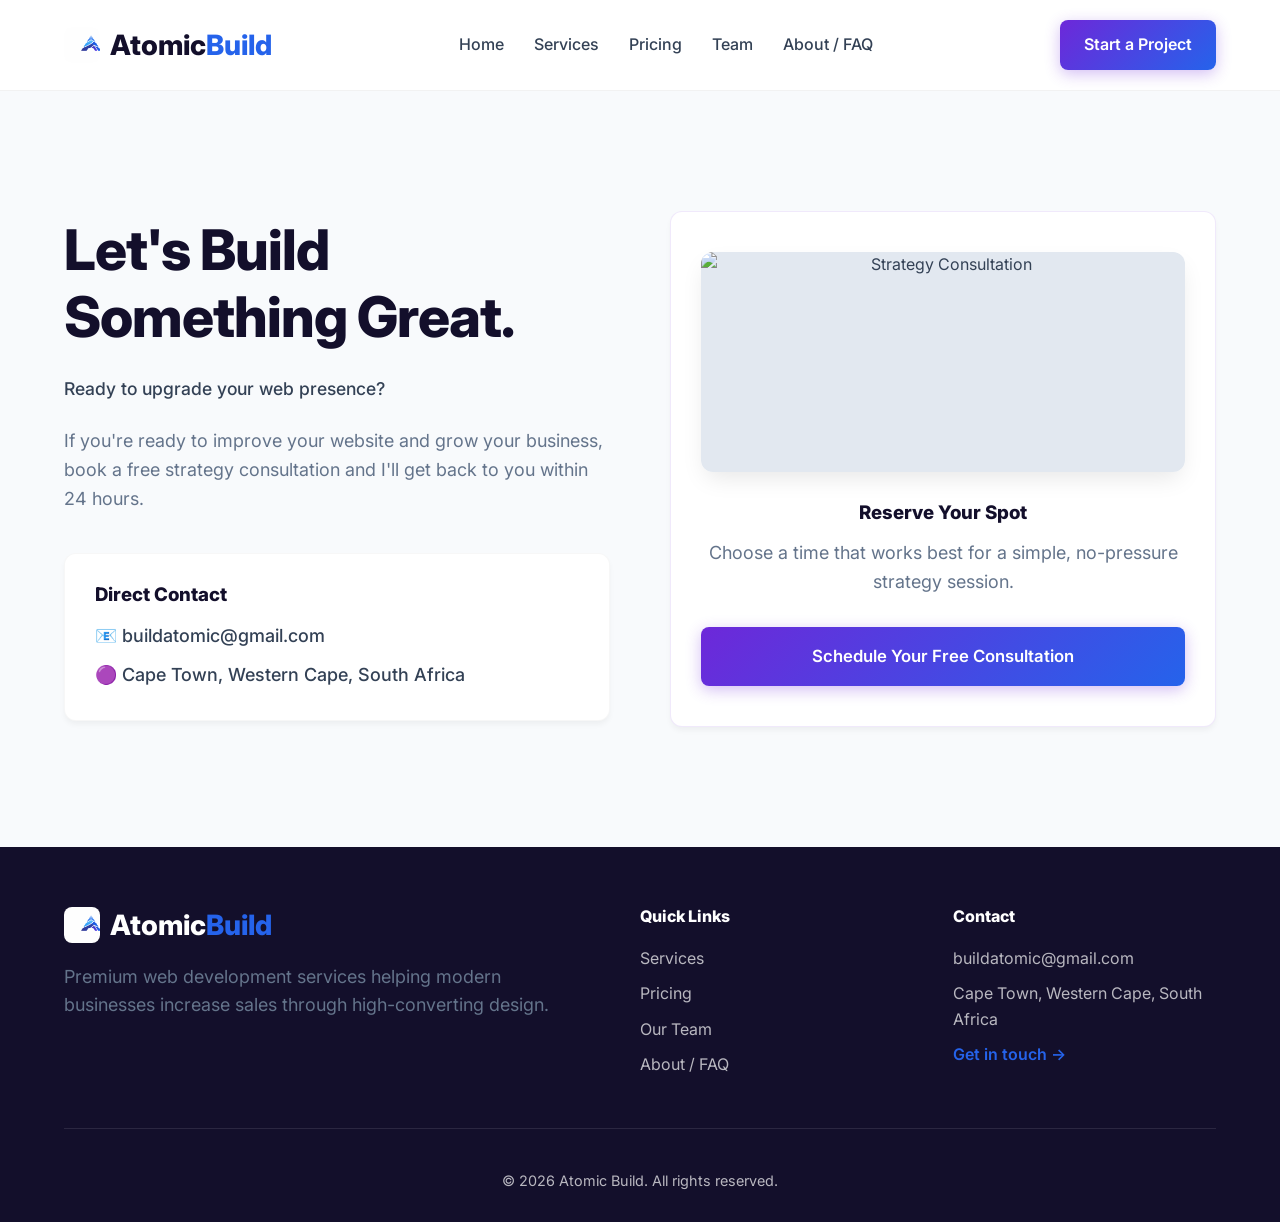
==== commit a0c25fd4: "Update contact.html" ====
--- a/contact.html
+++ b/contact.html
@@ -51,7 +51,7 @@
                     <h3 style="margin-bottom: 15px;">Reserve Your Spot</h3>
                     <p style="margin-bottom: 30px; color: var(--text-muted);">Choose a time that works best for a simple, no-pressure strategy session.</p>
                     
-                    <a href="#" class="btn btn-primary btn-shine" style="width: 100%; font-size: 1.05rem; padding: 16px;">Schedule Your Free Consultation</a>
+                    <a href="https://calendly.com/buildatomic/30min" target="_blank" class="btn btn-primary btn-shine" style="width: 100%; font-size: 1.05rem; padding: 16px;">Schedule Your Free Consultation</a>
                 </div>
             </div>
         </div>
@@ -90,4 +90,4 @@
     </footer>
     <script src="script.js"></script>
 </body>
-</html>+</html>
--- a/style.css
+++ b/style.css
@@ -189,7 +189,7 @@
     height: 28px;
     background: linear-gradient(135deg, var(--secondary), var(--accent));
     border-radius: 6px;
-    background-image: url('images/logo-icon.png');
+    background-image: url('images/atomiclogo.png');
     background-size: cover;
 }
 
@@ -1220,4 +1220,4 @@
 .reveal.active {
     opacity: 1;
     transform: translateY(0);
-}+}
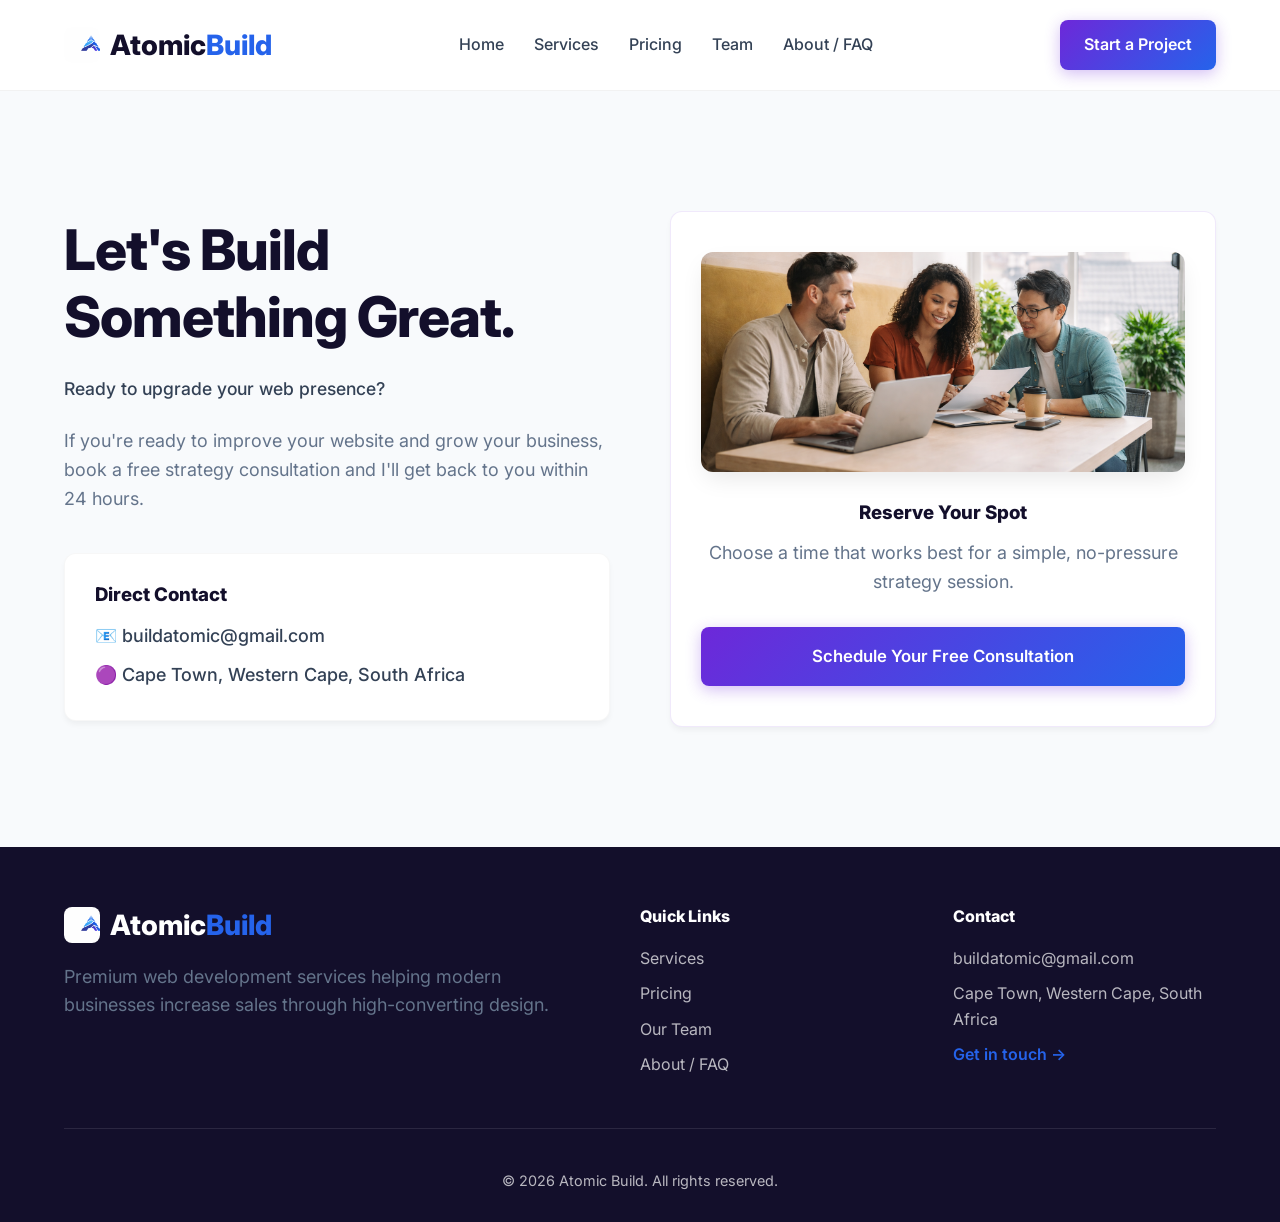
==== commit e7d81dd2: "Update contact.html" ====
--- a/contact.html
+++ b/contact.html
@@ -46,7 +46,7 @@
 
                 <div class="card reveal text-center" style="padding: 40px 30px; border: 1px solid rgba(109, 40, 217, 0.1);">
                     <div class="booking-image-wrapper" style="margin-bottom: 30px; border-radius: var(--radius); overflow: hidden; box-shadow: var(--shadow-md);">
-                        <img src="images/consultation-visual.jpg" alt="Strategy Consultation" style="width: 100%; height: 220px; object-fit: cover; background: #e2e8f0;">
+                        <img src="images/bookpic.png" alt="Strategy Consultation" style="width: 100%; height: 220px; object-fit: cover; background: #e2e8f0;">
                     </div>
                     <h3 style="margin-bottom: 15px;">Reserve Your Spot</h3>
                     <p style="margin-bottom: 30px; color: var(--text-muted);">Choose a time that works best for a simple, no-pressure strategy session.</p>
--- a/style.css
+++ b/style.css
@@ -259,7 +259,32 @@
     padding: 8px 16px;
     font-size: 0.85rem;
 }
-
+@media (max-width: 480px) {
+    .nav-container {
+        gap: 8px;
+    }
+
+    .nav-actions {
+        gap: 6px;
+        flex-shrink: 0;
+    }
+
+    .nav-actions .btn {
+        padding: 6px 10px;
+        font-size: 0.68rem;
+        line-height: 1.1;
+        border-radius: 6px;
+        white-space: nowrap;
+    }
+
+    .logo-text {
+        font-size: 1rem;
+    }
+
+    .menu-toggle span {
+        width: 20px;
+    }
+}
 @media (min-width: 768px) {
     .nav-actions .btn {
         padding: 12px 24px;
@@ -913,6 +938,17 @@
     animation: none; /* Stops pulse on hover so standard card hover applies */
 }
 
+.team-avatar {
+    width: 120px;
+    height: 120px;
+    border-radius: 50%;
+    margin: 0 auto 20px;
+    background-size: cover;
+    background-position: center;
+    background-repeat: no-repeat;
+    background-color: #cbd5e1;
+}
+
 
 /* --- About / FAQ Specific Elements --- */
 .about-logo-wrapper { 
@@ -920,23 +956,26 @@
     justify-content: center; 
     margin: 40px 0; 
 }
+
 .about-logo-container {
-    width: 150px; 
+    width: 150px;
     height: 150px;
     border-radius: 24px;
     background: var(--white);
     box-shadow: var(--glow-card);
-    display: flex; 
-    align-items: center; 
+    display: flex;
+    align-items: center;
     justify-content: center;
-    padding: 20px;
     border: 1px solid rgba(109, 40, 217, 0.15);
     overflow: hidden;
 }
-.about-logo-container img { 
-    max-width: 100%; 
-    height: auto; 
-    display: block; 
+
+.about-logo-container img {
+    width: 100%;
+    height: 100%;
+    object-fit: cover;
+    transform: scale(1.3);
+    display: block;
 }
 
 .faq-section-wrapper {
